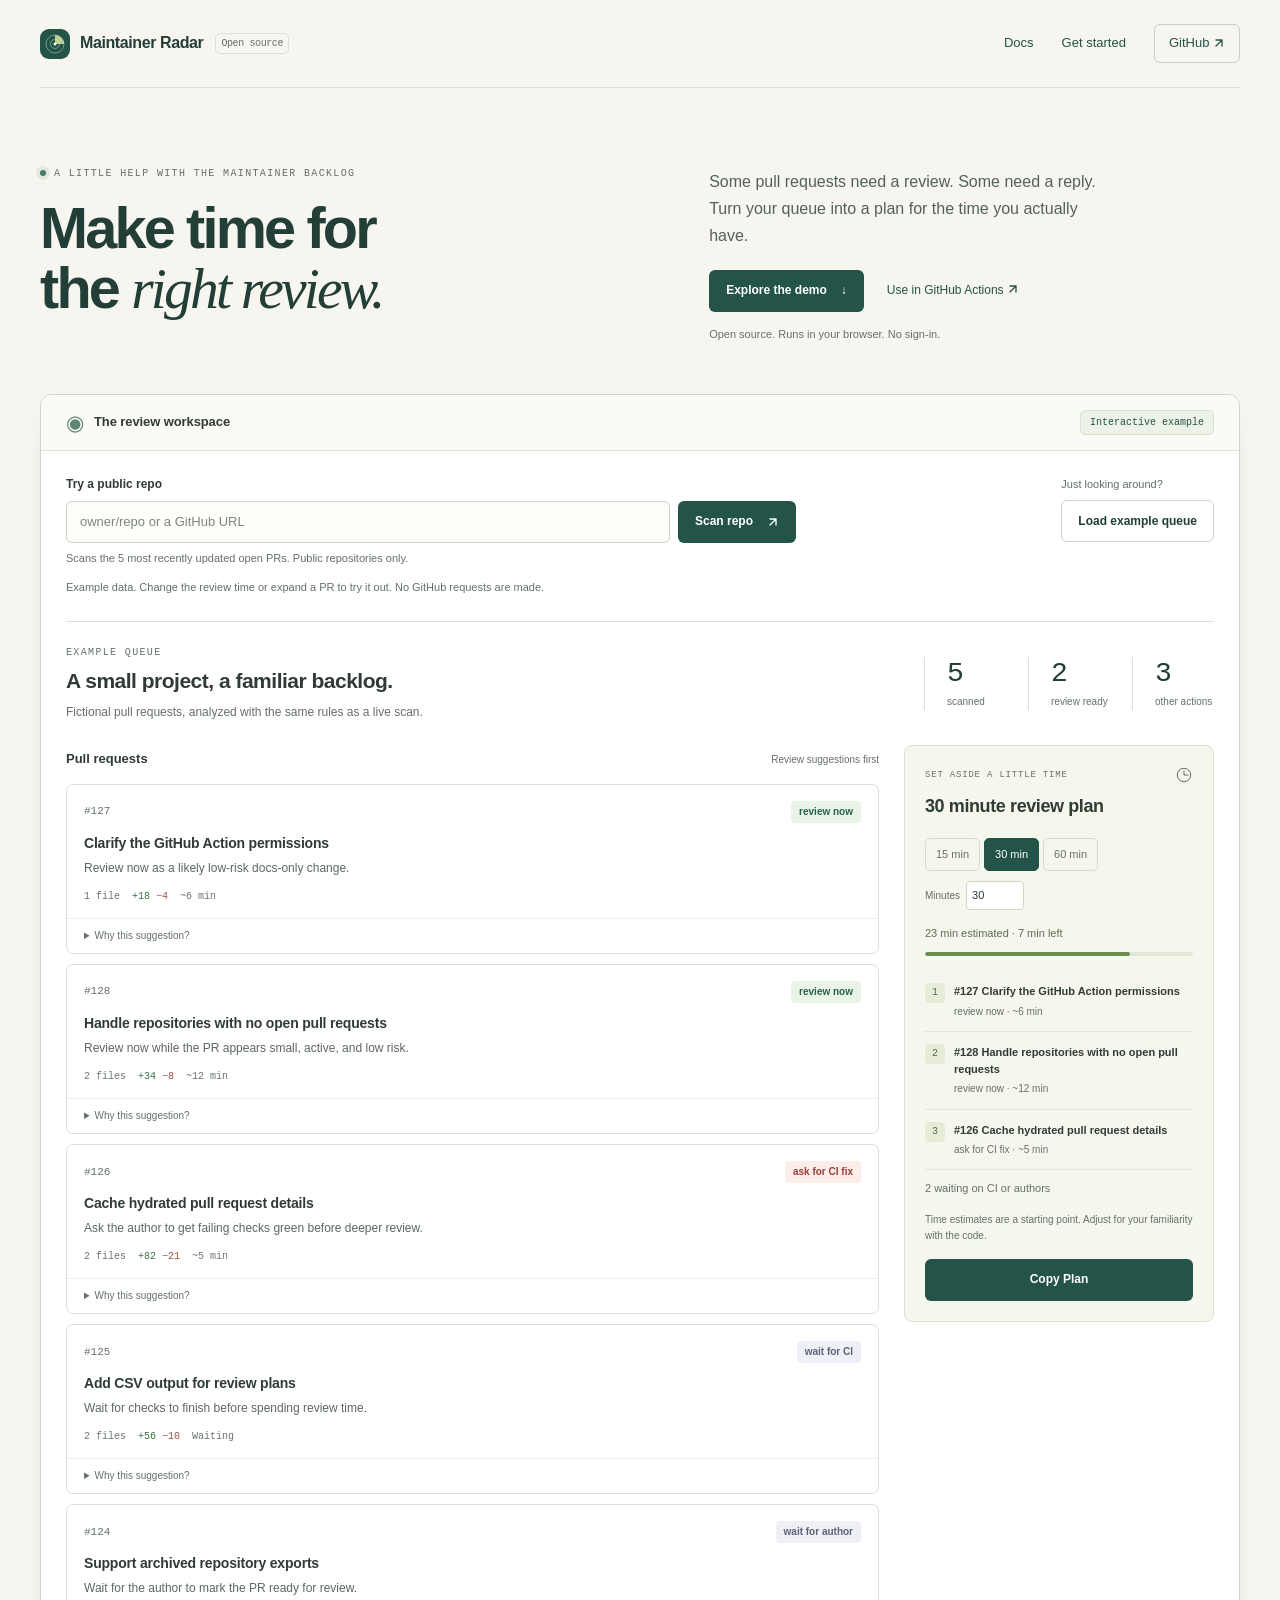
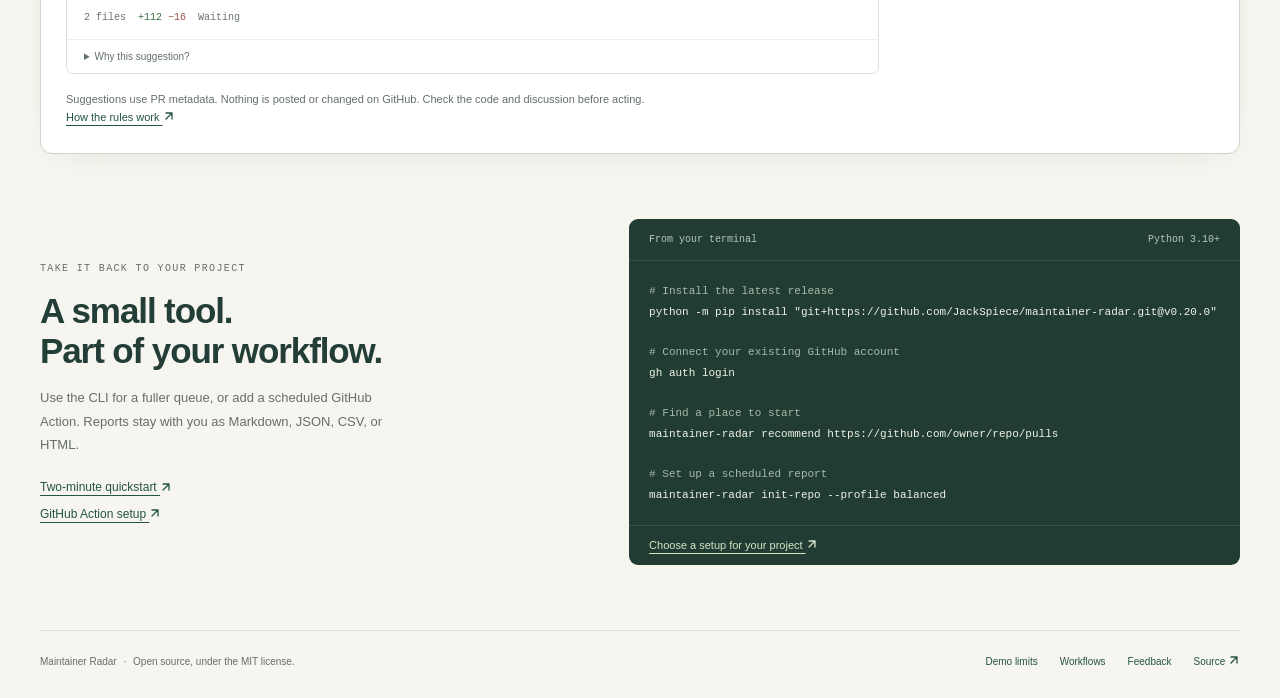
==== docs/index.html @ 4e59e230 "Simplify review workflow and fix setup and CI scoring" ====
<!doctype html>
<html lang="en">
<head>
  <meta charset="utf-8">
  <meta name="viewport" content="width=device-width, initial-scale=1">
  <title>Maintainer Radar | Make time for the right review</title>
  <meta name="description" content="Find pull requests ready for review, spot blockers, and make a review plan that fits your time. Try the interactive sample or scan a public GitHub repository.">
  <meta property="og:title" content="Maintainer Radar">
  <meta property="og:description" content="A practical starting point for your next review session. Explore a sample queue, scan a public repository, and build a review plan.">
  <meta property="og:type" content="website">
  <meta property="og:url" content="https://jackspiece.github.io/maintainer-radar/">
  <meta property="og:image" content="https://jackspiece.github.io/maintainer-radar/assets/social-preview.png">
  <meta property="og:image:width" content="1200">
  <meta property="og:image:height" content="630">
  <meta name="twitter:card" content="summary_large_image">
  <meta name="twitter:title" content="Maintainer Radar">
  <meta name="twitter:description" content="A practical starting point for your next review session. Explore a sample queue, scan a public repository, and build a review plan.">
  <meta name="twitter:image" content="https://jackspiece.github.io/maintainer-radar/assets/social-preview.png">
  <link rel="icon" type="image/svg+xml" href="assets/radar.svg">
  <link rel="stylesheet" href="assets/site.css">
</head>
<body>
  <a class="skip-link" href="#demo">Skip to the review workspace</a>
  <header class="site-header wrap">
    <a class="brand" href="./" aria-label="Maintainer Radar home"><img src="assets/radar.svg" width="30" height="30" alt="">Maintainer Radar<span class="version">Open source</span></a>
    <nav aria-label="Main navigation">
      <a href="quickstart.html">Docs</a>
      <a href="#install">Get started</a>
      <a class="github-link" href="https://github.com/JackSpiece/maintainer-radar">GitHub <svg class="arrow-icon" width="12" height="12" viewBox="0 0 12 12" fill="none" aria-hidden="true"><path d="M3 9 9 3M3 3h6v6" stroke="currentColor" stroke-width="1.3" stroke-linecap="round" stroke-linejoin="round"/></svg></a>
    </nav>
  </header>
  <main>
    <section class="hero wrap" aria-labelledby="hero-title">
      <div>
        <p class="eyebrow"><span class="status-dot" aria-hidden="true"></span> A little help with the maintainer backlog</p>
        <h1 id="hero-title">Make time for<br>the <em>right review.</em></h1>
      </div>
      <div class="hero-aside">
        <p>Some pull requests need a review. Some need a reply. Turn your queue into a plan for the time you actually have.</p>
        <div class="hero-links"><a class="button primary" href="#demo">Explore the demo <span aria-hidden="true">↓</span></a><a href="github-action.html">Use in GitHub Actions <svg class="arrow-icon" width="12" height="12" viewBox="0 0 12 12" fill="none" aria-hidden="true"><path d="M3 9 9 3M3 3h6v6" stroke="currentColor" stroke-width="1.3" stroke-linecap="round" stroke-linejoin="round"/></svg></a></div>
        <p class="fine-print">Open source. Runs in your browser. No sign-in.</p>
      </div>
    </section>

    <section id="demo" class="workspace wrap" aria-labelledby="workspace-title">
      <div class="workspace-heading">
        <div class="workspace-name"><span class="workspace-icon" aria-hidden="true">◉</span><h2 id="workspace-title">The review workspace</h2></div>
        <span class="source-badge" id="source-badge">Interactive example</span>
      </div>
      <div class="workspace-content">
        <div class="source-toolbar">
          <form id="repo-form" class="scan-form">
            <label for="repo-input">Try a public repo</label>
            <div class="scan-fields">
              <input id="repo-input" name="repository" type="text" placeholder="owner/repo or a GitHub URL" autocomplete="off" spellcheck="false" aria-describedby="scan-help" maxlength="250">
              <button class="button primary" id="repo-submit" type="submit">Scan repo <svg class="arrow-icon" width="12" height="12" viewBox="0 0 12 12" fill="none" aria-hidden="true"><path d="M3 9 9 3M3 3h6v6" stroke="currentColor" stroke-width="1.3" stroke-linecap="round" stroke-linejoin="round"/></svg></button>
              <button class="button subtle" id="scan-cancel" type="button" hidden>Cancel</button>
            </div>
            <p class="fine-print" id="scan-help">Scans the 5 most recently updated open PRs. Public repositories only.</p>
          </form>
          <div class="sample-control"><span>Just looking around?</span><button class="button secondary" type="button" id="load-sample">Load example queue</button></div>
        </div>
        <div id="demo-status" class="demo-status" role="status" aria-live="polite">Loading the example queue…</div>
        <noscript><p class="notice">Enable JavaScript to use the interactive demo. You can also <a href="quickstart.html">run Maintainer Radar from your terminal</a>.</p></noscript>
        <div id="scan-warning" class="notice" hidden></div>
        <div id="scan-error" class="error-panel" role="alert" hidden><strong id="scan-error-title">We couldn't load that queue.</strong><p id="scan-error-message"></p><button id="scan-retry" class="button secondary" type="button">Try again</button></div>
        <div id="results" aria-busy="false">
          <div class="queue-overview">
            <div><p class="eyebrow" id="queue-source">Example queue</p><h3 id="queue-title">A small project, a familiar backlog.</h3><p id="queue-description">Fictional pull requests, analyzed with the same rules as a live scan.</p></div>
            <div class="overview-stats" aria-label="Queue metrics">
              <div><strong id="metric-total">0</strong><span>scanned</span></div>
              <div><strong id="metric-review">0</strong><span>review ready</span></div>
              <div><strong id="metric-followup">0</strong><span>other actions</span></div>
            </div>
          </div>
          <div class="work-grid">
            <div class="queue-column">
              <div class="queue-heading"><h3>Pull requests</h3><span>Review suggestions first</span></div>
              <div id="queue-body" class="queue-list" aria-label="Pull request queue"></div>
              <p class="queue-footnote">Suggestions use PR metadata. Nothing is posted or changed on GitHub. Check the code and discussion before acting. <a href="heuristics.html">How the rules work <svg class="arrow-icon" width="12" height="12" viewBox="0 0 12 12" fill="none" aria-hidden="true"><path d="M3 9 9 3M3 3h6v6" stroke="currentColor" stroke-width="1.3" stroke-linecap="round" stroke-linejoin="round"/></svg></a></p>
            </div>
            <aside class="plan-column" aria-label="Your review plan">
              <div class="plan-panel">
                <div class="plan-heading"><span class="eyebrow">Set aside a little time</span><svg width="18" height="18" viewBox="0 0 24 24" fill="none" aria-hidden="true"><circle cx="12" cy="12" r="9" stroke="currentColor"/><path d="M12 6v6h6" stroke="currentColor"/></svg></div>
                <h3 id="plan-title">30 minute review plan</h3>
                <div class="budget-controls">
                  <div class="budget-presets" role="group" aria-label="Review time presets"><button type="button" data-budget="15" aria-pressed="false">15 min</button><button type="button" data-budget="30" aria-pressed="true">30 min</button><button type="button" data-budget="60" aria-pressed="false">60 min</button></div>
                  <label class="custom-budget" for="plan-minutes">Minutes <input id="plan-minutes" type="number" min="1" max="240" step="1" value="30"></label>
                </div>
                <p id="budget-error" class="fine-print" role="status" hidden>Enter a whole number from 1 to 240 minutes.</p>
                <p id="plan-meta" class="plan-meta"></p>
                <div class="time-track" aria-hidden="true"><span id="plan-progress"></span></div>
                <div id="plan-body" class="plan-list"></div>
                <p id="plan-overflow" class="fine-print"></p>
                <p class="plan-caveat">Time estimates are a starting point. Adjust for your familiarity with the code.</p>
                <button class="button primary full-width" id="copy-plan" type="button">Copy Plan</button>
              </div>
            </aside>
          </div>
        </div>
      </div>
    </section>

    <section id="install" class="install-section wrap" aria-labelledby="install-title">
      <div class="install-copy"><p class="eyebrow">Take it back to your project</p><h2 id="install-title">A small tool.<br>Part of your workflow.</h2><p>Use the CLI for a fuller queue, or add a scheduled GitHub Action. Reports stay with you as Markdown, JSON, CSV, or HTML.</p><div class="install-links"><a href="quickstart.html">Two-minute quickstart <svg class="arrow-icon" width="12" height="12" viewBox="0 0 12 12" fill="none" aria-hidden="true"><path d="M3 9 9 3M3 3h6v6" stroke="currentColor" stroke-width="1.3" stroke-linecap="round" stroke-linejoin="round"/></svg></a><a href="github-action.html">GitHub Action setup <svg class="arrow-icon" width="12" height="12" viewBox="0 0 12 12" fill="none" aria-hidden="true"><path d="M3 9 9 3M3 3h6v6" stroke="currentColor" stroke-width="1.3" stroke-linecap="round" stroke-linejoin="round"/></svg></a></div></div>
      <div class="terminal"><div class="terminal-heading"><span>From your terminal</span><span>Python 3.10+</span></div><pre><code><span class="code-comment"># Install the latest release</span>
python -m pip install "git+https://github.com/JackSpiece/maintainer-radar.git@v0.20.0"

<span class="code-comment"># Connect your existing GitHub account</span>
gh auth login

<span class="code-comment"># Find a place to start</span>
maintainer-radar recommend https://github.com/owner/repo/pulls

<span class="code-comment"># Set up a scheduled report</span>
maintainer-radar init-repo --profile balanced</code></pre><a href="adoption.html">Choose a setup for your project <svg class="arrow-icon" width="12" height="12" viewBox="0 0 12 12" fill="none" aria-hidden="true"><path d="M3 9 9 3M3 3h6v6" stroke="currentColor" stroke-width="1.3" stroke-linecap="round" stroke-linejoin="round"/></svg></a></div>
    </section>
  </main>
  <footer class="site-footer wrap"><span>Maintainer Radar <span class="footer-dot">·</span> Open source, under the MIT license.</span><nav aria-label="More resources"><a href="browser-preview.html">Demo limits</a><a href="attention-workflows.html">Workflows</a><a href="https://github.com/JackSpiece/maintainer-radar/issues/new/choose">Feedback</a><a href="https://github.com/JackSpiece/maintainer-radar">Source <svg class="arrow-icon" width="12" height="12" viewBox="0 0 12 12" fill="none" aria-hidden="true"><path d="M3 9 9 3M3 3h6v6" stroke="currentColor" stroke-width="1.3" stroke-linecap="round" stroke-linejoin="round"/></svg></a></nav></footer>
  <dialog id="export-dialog" aria-labelledby="export-title"><div class="dialog-heading"><h2 id="export-title">Copy or save this text</h2><button type="button" id="export-close" aria-label="Close export">×</button></div><p>Clipboard access isn't available here. Select the text to copy it, or download a file.</p><textarea id="export-text" readonly aria-label="Exported text" spellcheck="false"></textarea><a class="button primary" id="export-download" download="maintainer-radar.txt">Download text</a></dialog>
  <script src="assets/demo.js"></script>
</body>
</html>
---- docs/assets/site.css ----
:root {
  color-scheme: light;
  --paper: #f6f5ef;
  --surface: #ffffff;
  --ink: #233e36;
  --text: #303b36;
  --muted: #657069;
  --line: #dedfd5;
  --green: #245347;
  --green-light: #eaf1e9;
  --accent: #e6ecb5;
  --amber: #85501a;
  --amber-light: #fcf0df;
  --red: #973f35;
  --red-light: #fbede9;
}
*, *::before, *::after { box-sizing: border-box; }
html { scroll-behavior: smooth; scroll-padding-top: 24px; }
body { margin: 0; background: var(--paper); color: var(--text); font: 14px/1.55 -apple-system, BlinkMacSystemFont, "Segoe UI", sans-serif; -webkit-font-smoothing: antialiased; }
button, input, textarea { font: inherit; }
button, a, summary { -webkit-tap-highlight-color: transparent; }
button, summary { cursor: pointer; }
a { color: var(--green); text-underline-offset: 4px; }
a:hover { text-decoration-thickness: 2px; }
button { color: inherit; }
button:disabled { opacity: .45; cursor: not-allowed; }
[hidden] { display: none !important; }
:focus-visible { outline: 3px solid #a76b12; outline-offset: 4px; }
button, a { touch-action: manipulation; }
h1, h2, h3, p { margin: 0; }
.wrap { width: min(1240px, calc(100% - 80px)); margin-inline: auto; }
.skip-link { position: fixed; top: -70px; left: 20px; z-index: 10; padding: 12px 18px; background: var(--ink); color: white; border-radius: 8px; }
.skip-link:focus { top: 12px; }
.site-header { min-height: 88px; display: flex; align-items: center; justify-content: space-between; gap: 24px; border-bottom: 1px solid var(--line); }
.brand { display: flex; align-items: center; gap: 10px; font-size: 16px; font-weight: 720; letter-spacing: -.4px; text-decoration: none; color: var(--ink); }
.version { font: 10px/1.5 ui-monospace, monospace; font-weight: 500; color: var(--muted); border: 1px solid var(--line); border-radius: 5px; padding: 2px 5px; margin-left: 2px; }
.site-header nav { display: flex; gap: 28px; align-items: center; }
.site-header nav a { text-decoration: none; font-size: 13px; }
.site-header nav a:hover { text-decoration: underline; }
.github-link { border: 1px solid #c8cec3; padding: 8px 14px; border-radius: 6px; }
.hero { display: grid; grid-template-columns: 1.14fr 1fr; align-items: center; gap: 64px; padding-block: 55px 52px; }
.eyebrow { display: flex; align-items: center; gap: 8px; color: var(--muted); font: 10px/1.5 ui-monospace, SFMono-Regular, Consolas, monospace; text-transform: uppercase; letter-spacing: 1.35px; }
.status-dot { width: 6px; height: 6px; border-radius: 50%; background: #497967; box-shadow: 0 0 0 4px #e4e9dd; }
h1 { font-size: clamp(40px, 4.5vw, 62px); letter-spacing: -2.8px; line-height: 1.05; font-weight: 620; color: var(--ink); margin-top: 17px; }
h1 em { font-family: Georgia, "Times New Roman", serif; font-weight: 400; }
.hero-aside { padding-top: 25px; }
.hero-aside > p:first-child { max-width: 410px; font-size: 16px; line-height: 1.7; color: #536259; }
.hero-links { display: flex; align-items: center; gap: 23px; margin: 20px 0 14px; }
.hero-links > a:not(.button) { font-size: 12px; text-decoration: none; }
.button { display: inline-flex; justify-content: center; align-items: center; gap: 14px; border: 1px solid transparent; min-height: 42px; padding: 9px 16px; border-radius: 6px; font-size: 12px; font-weight: 620; text-decoration: none; white-space: nowrap; transition: background .15s, border-color .15s; }
.button.primary { background: var(--green); color: white; }
.button.primary:hover { background: #173f34; }
.button.secondary { background: white; border-color: #ced4c9; color: var(--ink); }
.button.secondary:hover { background: var(--green-light); border-color: #9fb4a5; }
.button.subtle { background: transparent; color: var(--muted); padding-inline: 10px; }
.button.subtle:hover { background: var(--green-light); }
.fine-print { color: var(--muted); font-size: 11px; line-height: 1.5; }
.workspace { background: var(--surface); border: 1px solid #ced5c8; border-radius: 12px; box-shadow: 0 8px 34px -18px #243e3524; overflow: clip; }
.workspace-heading { display: flex; justify-content: space-between; align-items: center; gap: 16px; padding: 15px 25px; border-bottom: 1px solid var(--line); background: #fafbf7; }
.workspace-name { display: flex; gap: 10px; align-items: center; }
.workspace-icon { color: #608475; font-size: 21px; line-height: 1; }
.workspace-heading h2 { font-size: 13px; font-weight: 650; letter-spacing: -.1px; }
.source-badge { font: 10px/1.5 ui-monospace, monospace; padding: 4px 9px; color: var(--green); background: #edf2e6; border: 1px solid #d8e2cc; border-radius: 5px; }
.source-badge[data-live="true"] { background: #e8f4ed; }
.workspace-content { padding: 24px 25px 27px; }
.source-toolbar { display: flex; gap: 28px; align-items: start; justify-content: space-between; }
.scan-form { flex: 1; max-width: 730px; min-width: 0; }
.scan-form > label { display: block; font-size: 12px; font-weight: 650; margin-bottom: 7px; }
.scan-fields { display: flex; gap: 8px; }
.scan-fields input { flex: 1; width: 100%; min-width: 0; border: 1px solid #cbd4c9; background: #fdfefa; border-radius: 6px; padding: 10px 13px; font-size: 13px; color: var(--text); }
input::placeholder { color: #7d867c; }
.scan-fields input:focus { outline: 2px solid #8baa93; outline-offset: 1px; }
.scan-form .fine-print { margin-top: 7px; }
.sample-control { display: grid; gap: 7px; padding-top: 1px; }
.sample-control > span { font-size: 11px; color: var(--muted); }
.demo-status { font-size: 11px; color: var(--muted); min-height: 20px; margin-top: 13px; }
.demo-status[data-kind="loading"] { color: var(--green); }
.demo-status[data-kind="loading"]::before { content: ""; display: inline-block; width: 10px; height: 10px; margin-right: 7px; border: 1px solid #aabdae; border-top-color: var(--green); border-radius: 50%; animation: spin 1s linear infinite; }
.notice, .error-panel { margin-top: 12px; border-radius: 6px; padding: 12px 15px; font-size: 12px; background: var(--amber-light); color: #784917; border: 1px solid #ead7b9; }
.error-panel { background: var(--red-light); color: var(--red); border-color: #e9cfc8; }
.error-panel p { margin: 5px 0 10px; }
.error-panel strong { display: block; }
.queue-overview { display: flex; align-items: center; justify-content: space-between; gap: 20px; margin-top: 22px; padding: 23px 0 24px; border-top: 1px solid var(--line); }
.queue-overview h3 { margin-top: 5px; font-size: 21px; font-weight: 630; letter-spacing: -.5px; overflow-wrap: anywhere; }
.queue-overview > div > p:last-child { margin-top: 5px; color: var(--muted); font-size: 12px; max-width: 550px; }
.overview-stats { display: flex; gap: 0; flex-shrink: 0; }
.overview-stats div { display: grid; min-width: 82px; padding-left: 22px; margin-left: 22px; border-left: 1px solid var(--line); }
.overview-stats strong { color: var(--ink); font: 500 28px/1.2 ui-monospace, monospace; letter-spacing: -1.5px; }
.overview-stats span { font-size: 10px; color: var(--muted); margin-top: 4px; }
.work-grid { display: grid; grid-template-columns: minmax(0, 1fr) 310px; gap: 25px; align-items: start; }
.queue-column, .plan-column { min-width: 0; }
input[type="checkbox"] { accent-color: var(--green); }
.queue-list { display: grid; gap: 10px; }
.pr-card { border: 1px solid var(--line); border-radius: 7px; background: #fff; overflow: hidden; }
.pr-card-main { padding: 16px 17px 14px; }
.pr-topline { display: flex; align-items: center; justify-content: space-between; gap: 10px; margin-bottom: 10px; }
.pr-number { font: 11px/1.5 ui-monospace, monospace; color: var(--muted); }
.pill { display: inline-block; font-size: 10px; line-height: 1.6; font-weight: 550; border-radius: 4px; padding: 3px 8px; background: #f0f1ed; color: #57635d; }
.pill.review { color: #266343; background: #e9f3e8; }
.pill.ci, .pill.caution { color: var(--amber); background: var(--amber-light); }
.pill.followup { color: var(--red); background: var(--red-light); }
.pill.waiting { color: #5f6277; background: #eef0f5; }
.pr-card h4 { margin: 0; font-size: 14px; font-weight: 620; letter-spacing: -.2px; line-height: 1.5; overflow-wrap: anywhere; }
.pr-card h4 a { text-decoration: none; color: var(--text); }
.pr-card h4 a:hover { color: var(--green); text-decoration: underline; }
.pr-next { font-size: 12px; color: #5c685f; margin-top: 5px; }
.pr-metadata { display: flex; gap: 12px; flex-wrap: wrap; align-items: center; margin-top: 12px; font: 10px/1.5 ui-monospace, monospace; color: #6a746e; }
.diff-add { color: #397246; }
.diff-remove { color: #9b5348; }
.pr-details { border-top: 1px solid #edf0e8; }
.pr-details summary { font-size: 10px; color: #627266; padding: 9px 17px; }
.pr-details[open] summary { background: #f9faf6; }
.pr-evidence { padding: 4px 17px 15px; display: grid; grid-template-columns: 1fr 1fr; gap: 14px; }
.pr-evidence h5 { margin: 8px 0 5px; font-size: 11px; font-weight: 650; }
.pr-evidence ul { margin: 0; padding-left: 15px; font-size: 11px; color: var(--muted); }
.pr-evidence li { margin-bottom: 4px; }
.pr-score { grid-column: 1 / -1; font-size: 11px; color: var(--muted); border-top: 1px solid var(--line); padding-top: 10px; }
.pr-score strong { color: var(--text); }
.empty-state { padding: 48px 20px; text-align: center; color: var(--muted); border: 1px dashed #cbd4c5; border-radius: 8px; }
.empty-state strong { display: block; color: var(--ink); font-size: 15px; margin-bottom: 6px; }
.empty-state p { max-width: 360px; margin-inline: auto; font-size: 12px; }
.queue-footnote { color: var(--muted); font-size: 11px; line-height: 1.65; margin-top: 16px; max-width: 580px; }
.queue-footnote a { white-space: nowrap; }
.plan-panel { padding: 20px; border: 1px solid #dbe2cf; background: #f5f7ed; border-radius: 8px; }
.plan-heading { display: flex; align-items: center; justify-content: space-between; }
.plan-heading > span:last-child { font-size: 21px; line-height: 1; color: #718567; }
.plan-heading .eyebrow { font-size: 9px; letter-spacing: .8px; }
.plan-panel h3 { font-size: 18px; letter-spacing: -.4px; font-weight: 620; margin-top: 9px; }
.budget-controls { display: flex; flex-wrap: wrap; gap: 10px; align-items: center; margin: 17px 0 15px; }
.budget-presets { display: flex; gap: 4px; }
.budget-presets button { border: 1px solid #d6ddca; background: transparent; padding: 7px 10px; border-radius: 5px; color: var(--muted); font-size: 11px; }
.budget-presets button[aria-pressed="true"] { background: var(--green); border-color: var(--green); color: white; }
.custom-budget { display: flex; align-items: center; gap: 6px; color: var(--muted); font-size: 10px; }
.custom-budget input { width: 58px; padding: 5px; background: #fff; border: 1px solid #cdd6c0; border-radius: 4px; color: var(--text); font-size: 11px; }
.plan-meta { font-size: 11px; color: #5c6b54; }
.time-track { height: 4px; background: #e2e7d7; border-radius: 5px; overflow: hidden; margin: 10px 0 15px; }
.time-track span { display: block; height: 100%; width: 0; background: #6c8d50; border-radius: inherit; transition: width .2s; }
.time-track[data-over="true"] span { background: var(--amber); }
.plan-list { display: grid; }
.plan-row { display: grid; grid-template-columns: 20px 1fr; gap: 3px 9px; padding: 12px 0; border-bottom: 1px solid #e2e7d8; }
.plan-order { font: 10px/20px ui-monospace, monospace; text-align: center; background: #e7ecd9; border-radius: 4px; grid-row: span 2; height: 20px; color: #547045; }
.plan-row strong { font-size: 11px; font-weight: 550; overflow-wrap: anywhere; }
.plan-row strong a { color: var(--text); text-decoration: none; }
.plan-row strong a:hover { text-decoration: underline; }
.plan-row > span:last-child { font-size: 10px; color: var(--muted); }
.plan-empty { font-size: 12px; padding: 16px 0; color: var(--muted); }
#plan-overflow { margin-top: 10px; }
#plan-overflow[data-over="true"] { color: var(--amber); font-weight: 550; }
.plan-caveat { font-size: 10px; color: var(--muted); margin: 15px 0; line-height: 1.6; }
.full-width { width: 100%; }
.install-section { padding-block: 65px; display: grid; grid-template-columns: 1fr 1.2fr; gap: 80px; align-items: center; }
.install-copy h2 { font-size: 35px; line-height: 1.15; letter-spacing: -1.1px; color: var(--ink); font-weight: 550; margin: 15px 0; }
.install-copy > p:not(.eyebrow) { color: var(--muted); max-width: 350px; font-size: 13px; line-height: 1.8; }
.install-links { display: grid; gap: 8px; font-size: 12px; margin-top: 22px; }
.install-links a { width: fit-content; }
.terminal { background: #213c33; color: #eff3e8; border-radius: 9px; overflow: hidden; min-width: 0; }
.terminal-heading { display: flex; justify-content: space-between; gap: 15px; padding: 13px 20px; border-bottom: 1px solid #3a5046; font: 10px/1.5 ui-monospace, monospace; color: #b6c8b9; }
.terminal pre { margin: 0; padding: 20px; font: 11px/1.85 ui-monospace, SFMono-Regular, Consolas, monospace; white-space: pre-wrap; overflow-wrap: anywhere; }
.terminal .code-comment { color: #a5baaa; }
.terminal > a { display: block; padding: 11px 20px; color: #d6e5c7; font-size: 11px; border-top: 1px solid #3a5046; }
.site-footer { border-top: 1px solid var(--line); padding-block: 23px 28px; display: flex; align-items: center; justify-content: space-between; gap: 20px; font-size: 10px; color: var(--muted); }
.site-footer nav { display: flex; gap: 22px; }
.site-footer a { text-decoration: none; }
.footer-dot { margin-inline: 4px; }
dialog { border: 1px solid #cad5c5; border-radius: 10px; padding: 24px; width: min(650px, calc(100% - 32px)); color: var(--text); background: var(--surface); box-shadow: 0 18px 50px #18352622; }
dialog::backdrop { background: #18352666; }
.dialog-heading { display: flex; gap: 20px; align-items: center; justify-content: space-between; }
.dialog-heading h2 { font-size: 19px; }
.dialog-heading button { border: 0; background: #edf2e7; border-radius: 5px; font-size: 23px; width: 35px; height: 35px; }
dialog p { margin: 10px 0; font-size: 12px; color: var(--muted); }
dialog textarea { width: 100%; min-height: 280px; max-height: 55vh; padding: 12px; border: 1px solid var(--line); border-radius: 5px; font: 11px/1.6 ui-monospace, monospace; resize: vertical; }
dialog .button { margin-top: 12px; }
@keyframes spin { to { transform: rotate(360deg); } }
@media (min-width: 1400px) { .hero { padding-block: 62px; } }
@media (max-width: 1100px) {
  .wrap { width: calc(100% - 48px); }
  .hero { gap: 40px; }
  .hero-links { gap: 14px; }
  .hero-links > a:not(.button) { font-size: 11px; }
  .work-grid { grid-template-columns: minmax(0, 1fr) 285px; gap: 18px; }
  .overview-stats div { padding-left: 14px; margin-left: 14px; min-width: 67px; }
  .workspace-content { padding: 20px; }
  .install-section { gap: 40px; }
}
@media (max-width: 800px) {
  .version { display: none; }
  .site-header { min-height: 70px; }
  .site-header nav { gap: 18px; }
  .hero { gap: 28px; padding-block: 34px; }
  .hero .eyebrow { font-size: 8px; letter-spacing: .8px; }
  h1 { font-size: 43px; letter-spacing: -2px; }
  .hero-aside { padding-top: 0; }
  .hero-aside > p:first-child { font-size: 13px; }
  .hero-links { flex-wrap: wrap; margin-top: 13px; }
  .source-toolbar { gap: 15px; }
  .sample-control { align-self: center; padding-top: 16px; }
  .sample-control > span { display: none; }
  .sample-control .button { font-size: 10px; padding-inline: 10px; }
  .queue-overview { align-items: start; flex-direction: column; }
  .overview-stats { width: 100%; }
  .overview-stats div { flex: 1; margin-left: 0; padding-left: 17px; }
  .overview-stats div:first-child { border-left: 0; padding-left: 0; }
  .work-grid { grid-template-columns: minmax(0, 1fr); }
  .plan-column { max-width: none; grid-row: 1; }
  .install-section { padding-block: 40px; gap: 28px; }
  .install-copy h2 { font-size: 28px; }
  .site-footer { flex-wrap: wrap; }
}
@media (max-width: 540px) {
  .wrap { width: calc(100% - 28px); }
  .site-header { gap: 10px; }
  .brand { font-size: 13px; gap: 7px; }
  .brand img { width: 25px; height: 25px; }
  .site-header nav { gap: 15px; }
  .site-header nav a { font-size: 11px; }
  .site-header nav a[href="#install"] { display: none; }
  .github-link { padding: 6px 9px; }
  .hero { grid-template-columns: 1fr; gap: 19px; padding-block: 30px; }
  h1 { font-size: 47px; margin-top: 15px; }
  .hero-aside > p:first-child { font-size: 14px; line-height: 1.65; max-width: 370px; }
  .hero .eyebrow { font-size: 9px; }
  .hero-links { gap: 20px; }
  .hero-aside .fine-print { font-size: 10px; }
  .workspace-heading { padding: 12px 14px; gap: 8px; flex-wrap: wrap; }
  .workspace-heading h2 { font-size: 12px; }
  .source-badge { font-size: 9px; }
  .workspace-content { padding: 15px 13px; }
  .source-toolbar { flex-direction: column; gap: 10px; }
  .scan-form { width: 100%; }
  .scan-fields .button { padding-inline: 11px; gap: 6px; font-size: 11px; }
  .scan-fields input { padding: 10px; font-size: 12px; }
  .sample-control { display: flex; align-self: start; padding: 0; align-items: center; }
  .sample-control > span { display: inline; font-size: 10px; }
  .sample-control .button { min-height: 32px; padding-block: 5px; }
  .demo-status { font-size: 10px; }
  .queue-overview { margin-top: 15px; padding: 18px 0; gap: 18px; }
  .queue-overview h3 { font-size: 19px; }
  .queue-overview > div > p:last-child { font-size: 11px; }
  .overview-stats strong { font-size: 24px; }
  .overview-stats span { font-size: 10px; }
  .pr-card-main { padding: 13px; }
  .pr-card h4 { font-size: 13px; }
  .pr-next { font-size: 11px; }
  .pr-evidence { grid-template-columns: 1fr; gap: 6px; }
  .pr-evidence .pr-score { margin-top: 5px; }
  .plan-column { grid-template-columns: 1fr; }
  .plan-panel { padding: 18px; }
  .plan-row strong { font-size: 12px; }
  .plan-row > span:last-child { font-size: 11px; }
  .install-section { grid-template-columns: 1fr; gap: 25px; padding-block: 38px; }
  .install-copy h2 { font-size: 31px; }
  .site-footer { gap: 14px; }
  .site-footer nav { gap: 20px; flex-wrap: wrap; }
}
@media (prefers-reduced-motion: reduce) { html { scroll-behavior: auto; } *, *::before, *::after { transition: none !important; animation: none !important; } }

.queue-heading { display: flex; justify-content: space-between; align-items: center; gap: 12px; margin: 4px 0 14px; }
.queue-heading h3 { font-size: 13px; font-weight: 600; }
.queue-heading span { font-size: 10px; color: var(--muted); }
#budget-error { color: var(--red); margin-bottom: 10px; }

.arrow-icon { display: inline-block; flex-shrink: 0; vertical-align: -.1em; }
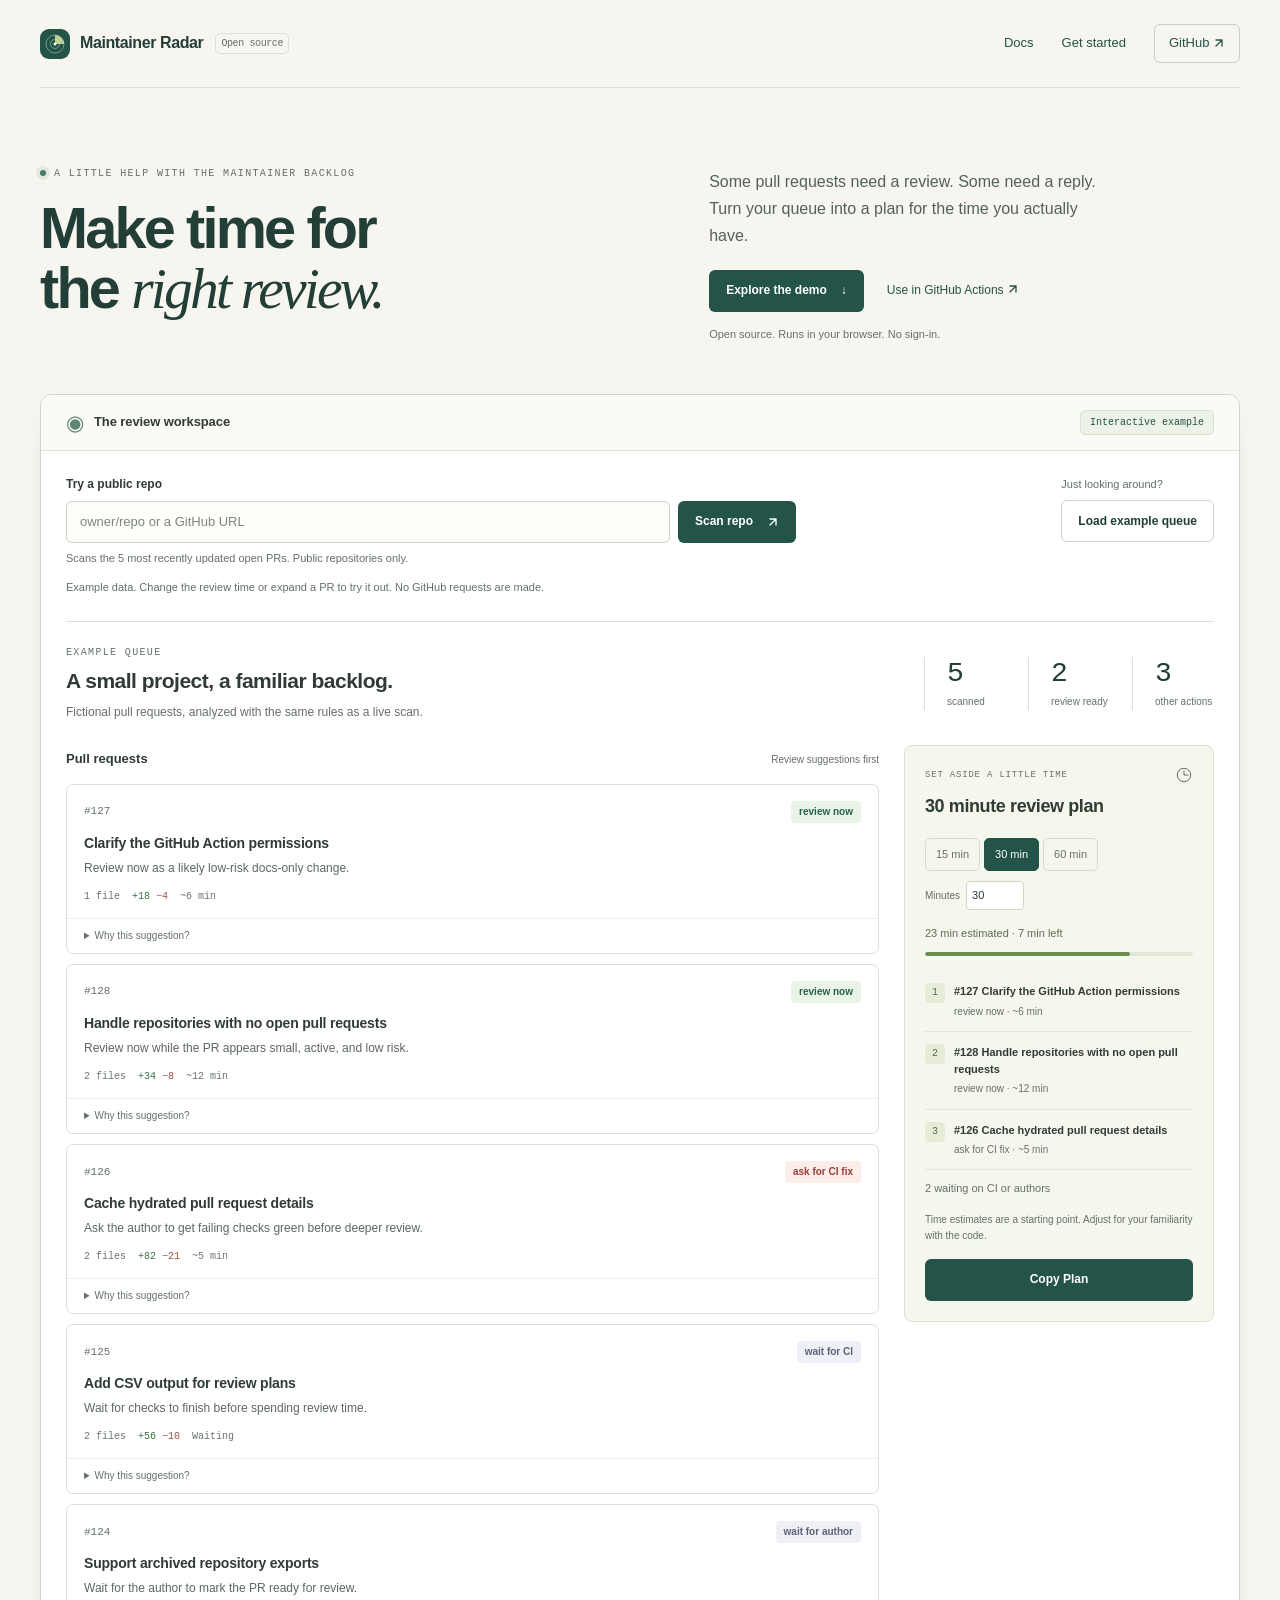
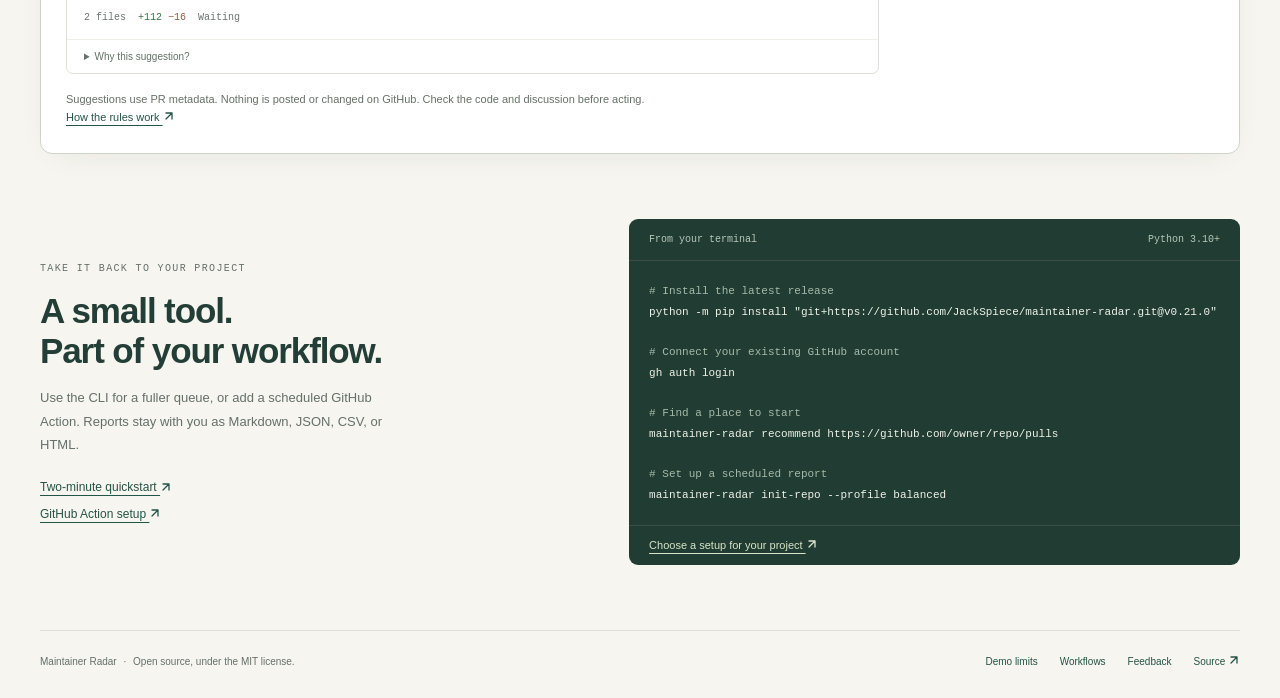
==== commit 22be0dc6: "Point install examples and generated workflows at v0.21.0 The v0.21.0 release workflow passed, so in" ====
--- a/docs/index.html
+++ b/docs/index.html
@@ -104,7 +104,7 @@
     <section id="install" class="install-section wrap" aria-labelledby="install-title">
       <div class="install-copy"><p class="eyebrow">Take it back to your project</p><h2 id="install-title">A small tool.<br>Part of your workflow.</h2><p>Use the CLI for a fuller queue, or add a scheduled GitHub Action. Reports stay with you as Markdown, JSON, CSV, or HTML.</p><div class="install-links"><a href="quickstart.html">Two-minute quickstart <svg class="arrow-icon" width="12" height="12" viewBox="0 0 12 12" fill="none" aria-hidden="true"><path d="M3 9 9 3M3 3h6v6" stroke="currentColor" stroke-width="1.3" stroke-linecap="round" stroke-linejoin="round"/></svg></a><a href="github-action.html">GitHub Action setup <svg class="arrow-icon" width="12" height="12" viewBox="0 0 12 12" fill="none" aria-hidden="true"><path d="M3 9 9 3M3 3h6v6" stroke="currentColor" stroke-width="1.3" stroke-linecap="round" stroke-linejoin="round"/></svg></a></div></div>
       <div class="terminal"><div class="terminal-heading"><span>From your terminal</span><span>Python 3.10+</span></div><pre><code><span class="code-comment"># Install the latest release</span>
-python -m pip install "git+https://github.com/JackSpiece/maintainer-radar.git@v0.20.0"
+python -m pip install "git+https://github.com/JackSpiece/maintainer-radar.git@v0.21.0"
 
 <span class="code-comment"># Connect your existing GitHub account</span>
 gh auth login
